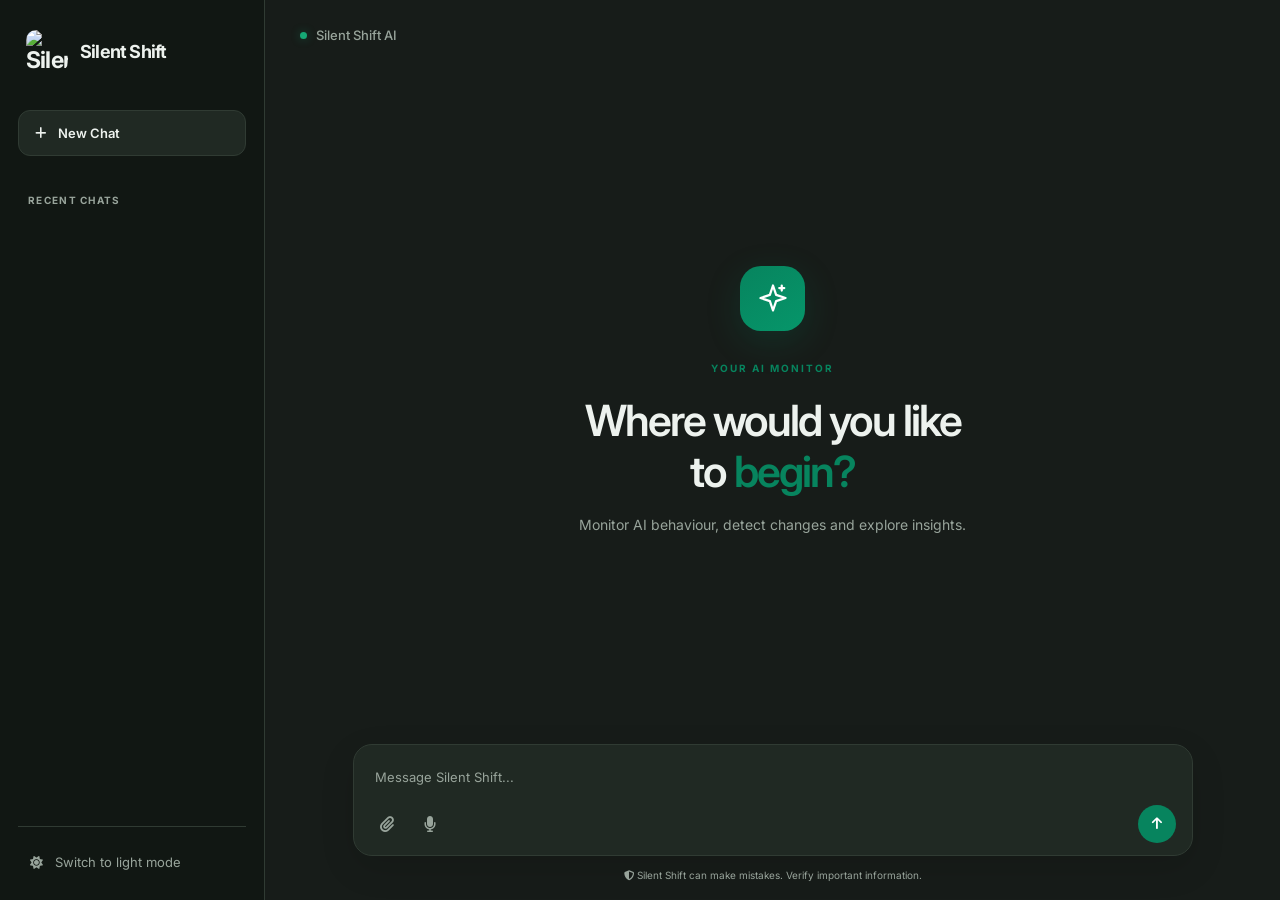
==== Nova/index.html @ faa018fa "Add Silent Shift frontend" ====
<!DOCTYPE html>
<html lang="en">

<head>
  <meta charset="UTF-8">
  <meta name="viewport" content="width=device-width, initial-scale=1.0">
  <meta name="theme-color" content="#151a17">

  <title>Silent Shift - AI Monitor</title>

  <!-- CSS -->
  <link rel="stylesheet" href="style.css">

  <!-- Google Fonts -->
  <link rel="preconnect" href="https://fonts.googleapis.com">
  <link rel="preconnect" href="https://fonts.gstatic.com" crossorigin>

  <link href="https://fonts.googleapis.com/css2?family=Inter:wght@400;500;600;700&display=swap" rel="stylesheet">

  <!-- Font Awesome -->
  <link rel="stylesheet" href="https://cdnjs.cloudflare.com/ajax/libs/font-awesome/6.5.2/css/all.min.css">

</head>

<body>

<div class="app-container">

  <!-- ================================= -->
  <!-- SIDEBAR -->
  <!-- ================================= -->

  <aside class="sidebar" id="sidebar">

    <!-- BRAND LOGO -->

    <div class="brand">

      <img
        src="https://cdn-icons-png.flaticon.com/512/4712/4712109.png"
        alt="Silent Shift Logo"
        class="brand-logo"
      >

      <span>Silent Shift</span>

    </div>


    <!-- NEW CHAT BUTTON -->

    <button class="new-chat" id="newChat">

      <i class="fa-solid fa-plus"></i>

      <span>New Chat</span>

    </button>


    <!-- CHAT HISTORY -->

    <div class="history-section">

      <p class="section-label">RECENT CHATS</p>

      <div id="chatHistory"></div>

    </div>


    <!-- SIDEBAR BOTTOM -->

    <div class="sidebar-bottom">

      <button id="themeToggle">

        <i class="fa-solid fa-moon"></i>

        <span>Switch theme</span>

      </button>

    </div>

  </aside>



  <!-- ================================= -->
  <!-- MAIN CONTENT -->
  <!-- ================================= -->

  <main class="main-content">


    <!-- TOP NAVIGATION -->

    <header class="topbar">

      <button
        class="menu-btn"
        id="menuToggle"
        aria-label="Toggle sidebar"
      >

        <i class="fa-solid fa-bars"></i>

      </button>


      <div class="topbar-brand">

        <span class="status-dot"></span>

        Silent Shift AI

      </div>

    </header>



    <!-- ================================= -->
    <!-- CHAT AREA -->
    <!-- ================================= -->

    <section class="chat-area" id="chatArea">


      <!-- WELCOME SCREEN -->

      <div class="welcome-screen" id="welcomeScreen">


        <!-- CENTRE LOGO -->

        <div class="welcome-logo">

          <svg
            viewBox="0 0 24 24"
            width="30"
            height="30"
            fill="none"
            stroke="white"
            stroke-width="1.8"
            stroke-linecap="round"
            stroke-linejoin="round"
          >

            <path d="M12 2L14.5 9.5 22 12l-7.5 2.5L12 22l-2.5-7.5L2 12l7.5-2.5L12 2Z"/>

            <path d="M19 2v4M17 4h4"/>

          </svg>

        </div>


        <!-- WELCOME TEXT -->

        <span class="welcome-eyebrow">

          YOUR AI MONITOR

        </span>


        <h1>

          Where would you like<br>

          to <span>begin?</span>

        </h1>


        <p>

          Monitor AI behaviour, detect changes and explore insights.

        </p>


      </div>


      <!-- CHAT MESSAGES -->

      <div class="messages" id="messages"></div>


    </section>



    <!-- ================================= -->
    <!-- MESSAGE COMPOSER -->
    <!-- ================================= -->

    <footer class="composer-area">


      <div class="composer" id="composer">


        <!-- ATTACHMENT PREVIEW -->

        <div
          class="attachment-preview"
          id="attachmentPreview"
        ></div>


        <!-- MESSAGE INPUT -->

        <textarea
          id="messageInput"
          placeholder="Message Silent Shift..."
          rows="1"
          aria-label="Message Silent Shift"
        ></textarea>


        <!-- COMPOSER ACTIONS -->

        <div class="composer-actions">


          <!-- LEFT BUTTONS -->

          <div class="left-actions">


            <!-- ATTACHMENT BUTTON -->

            <button
              class="composer-btn"
              id="attachBtn"
              title="Attach files"
              type="button"
            >

              <i class="fa-solid fa-paperclip"></i>

            </button>


            <!-- FILE INPUT -->

            <input
              type="file"
              id="fileInput"
              multiple
              accept="image/*,.pdf,.txt,.doc,.docx,.csv"
              hidden
            >


            <!-- MICROPHONE BUTTON -->

            <button
              class="composer-btn mic-btn"
              id="micBtn"
              title="Voice input"
              type="button"
            >

              <i class="fa-solid fa-microphone"></i>

            </button>


            <!-- VOICE STATUS -->

            <span
              class="voice-status"
              id="voiceStatus"
            ></span>


          </div>


          <!-- SEND BUTTON -->

          <button
            class="send-btn"
            id="sendBtn"
            title="Send message"
            type="button"
          >

            <i class="fa-solid fa-arrow-up"></i>

          </button>


        </div>


      </div>


      <!-- DISCLAIMER -->

      <p class="disclaimer">

        <i class="fa-solid fa-shield-halved"></i>

        Silent Shift can make mistakes. Verify important information.

      </p>


    </footer>


  </main>

</div>


<!-- JAVASCRIPT -->

<script src="script.js"></script>

</body>

</html>
---- Nova/style.css ----
:root {
  --accent: #07845e;
  --accent-hover: #06966a;
  --accent-soft: rgba(7,132,94,.13);

  --bg: #171c19;
  --sidebar: #111713;
  --surface: #202923;
  --surface-hover: #29332c;

  --text: #edf2ee;
  --muted: #98a49b;
  --border: #303b33;

  --shadow: 0 12px 35px rgba(0,0,0,.12);
}
  
body.light {
  --accent: #2563eb;
  --accent-hover: #1d4ed8;
  --accent-soft: rgba(37, 99, 235, .10);

  --bg: #f5f8ff;
  --sidebar: #edf3ff;
  --surface: #ffffff;
  --surface-hover: #e5edff;

  --text: #172554;
  --muted: #64748b;
  --border: #dce6f5;

  --shadow: 0 12px 35px rgba(37, 99, 235, .06);
}



* {
  margin: 0;
  padding: 0;
  box-sizing: border-box;
}

body {
  font-family: 'Inter', sans-serif;
  background: var(--bg);
  color: var(--text);
  transition: background .25s, color .25s;
}

button, textarea {
  font-family: inherit;
}

button {
  cursor: pointer;
}

.app-container {
  height: 100dvh;
  display: flex;
  overflow: hidden;
}

/* SIDEBAR */

.sidebar {
  width: 265px;
  flex-shrink: 0;
  background: var(--sidebar);
  border-right: 1px solid var(--border);
  padding: 27px 18px 18px;
  display: flex;
  flex-direction: column;
  transition: background .25s;
}

.brand {
  display: flex;
  align-items: center;
  gap: 12px;
  padding: 0 8px;
  font-size: 23px;
  font-weight: 700;
  letter-spacing: -.8px;
  margin-bottom: 43px;
}

/*.logo, .welcome-logo {
  display: grid;
  place-items: center;
  color: white;
  background: linear-gradient(145deg, #0b9b70, #056748);
}*/

.logo, .welcome-logo {
  background: linear-gradient(
    145deg,
    var(--accent),
    var(--accent-hover)
  );
}

.logo {
  width: 39px;
  height: 39px;
  border-radius: 13px;
  font-size: 17px;
}

.new-chat {
  width: 100%;
  display: flex;
  align-items: center;
  gap: 12px;
  padding: 14px 16px;
  border-radius: 12px;
  background: var(--surface);
  color: var(--text);
  border: 1px solid var(--border);
  font-size: 13px;
  font-weight: 600;
  transition: .2s;
}

.new-chat:hover {
  border-color: var(--accent);
  background: var(--accent-soft);
}

.history-section {
  flex: 1;
  overflow-y: auto;
  margin-top: 38px;
}

.section-label {
  color: var(--muted);
  font-size: 10px;
  font-weight: 700;
  letter-spacing: 1.3px;
  padding: 0 10px;
  margin-bottom: 15px;
}

.history-item {
  display: flex;
  align-items: center;
  padding: 12px 10px;
  margin-bottom: 3px;
  border-radius: 9px;
  font-size: 12px;
  color: var(--muted);
  cursor: pointer;
  overflow: hidden;
  text-overflow: ellipsis;
  white-space: nowrap;
  transition: .2s;
}

.history-item:hover,
.history-item.active {
  background: var(--surface-hover);
  color: var(--text);
}

.sidebar-bottom {
  padding-top: 15px;
  border-top: 1px solid var(--border);
}

.sidebar-bottom button {
  display: flex;
  align-items: center;
  gap: 12px;
  width: 100%;
  padding: 12px;
  background: transparent;
  border: 0;
  color: var(--muted);
  border-radius: 9px;
  font-size: 13px;
}

.sidebar-bottom button:hover {
  color: var(--text);
  background: var(--surface);
}

/* MAIN */

.main-content {
  flex: 1;
  min-width: 0;
  display: flex;
  flex-direction: column;
  position: relative;
}

.topbar {
  height: 70px;
  flex-shrink: 0;
  padding: 0 35px;
  display: flex;
  align-items: center;
  justify-content: space-between;
}

.topbar-brand {
  display: flex;
  align-items: center;
  gap: 9px;
  font-size: 13px;
  font-weight: 500;
  color: var(--muted);
}

.status-dot {
  width: 7px;
  height: 7px;
  border-radius: 50%;
  background: #16a875;
  box-shadow: 0 0 10px rgba(22,168,117,.4);
}

.menu-btn {
  display: none;
  background: transparent;
  color: var(--text);
  font-size: 18px;
}

/* CHAT AREA */

.chat-area {
  flex: 1;
  min-height: 0;
  overflow-y: auto;
  display: flex;
  flex-direction: column;
  align-items: center;
  padding: 25px 25px;
}

.welcome-screen {
  margin: auto;
  text-align: center;
  max-width: 650px;
  padding: 30px 10px;
  animation: fadeUp .5s ease;
}

.welcome-logo {
  width: 65px;
  height: 65px;
  border-radius: 21px;
  font-size: 26px;
  margin: 0 auto 25px;
  box-shadow: 0 10px 35px rgba(7,132,94,.2);
}

.welcome-eyebrow {
  font-size: 10px;
  font-weight: 700;
  letter-spacing: 2px;
  color: var(--accent);
}

.welcome-screen h1 {
  margin: 19px 0 15px;
  font-size: clamp(30px, 4vw, 43px);
  line-height: 1.2;
  letter-spacing: -2px;
  font-weight: 600;
}


.welcome-screen h1 span {
  color: var(--accent);
}


.welcome-screen p {
  color: var(--muted);
  font-size: 14px;
  line-height: 1.7;
}

/* MESSAGES */

.messages {
  width: 100%;
  max-width: 820px;
}

.message {
  display: flex;
  margin: 19px 0;
  animation: fadeUp .25s ease;
}

.message.user {
  justify-content: flex-end;
}

.message.assistant {
  justify-content: flex-start;
}

.message-bubble {
  max-width: 80%;
  padding: 15px 19px;
  border-radius: 17px;
  font-size: 13px;
  line-height: 1.75;
  overflow-wrap: anywhere;
  white-space: pre-wrap;
}

.message.user .message-bubble {
  background: var(--accent);
  color: white;
  border-bottom-right-radius: 5px;
}

.message.assistant .message-bubble {
  background: var(--surface);
  border: 1px solid var(--border);
  border-bottom-left-radius: 5px;
}

.message-attachments {
  display: flex;
  flex-wrap: wrap;
  gap: 7px;
  margin-top: 9px;
}

.message-attachment {
  padding: 7px 10px;
  border: 1px solid var(--border);
  border-radius: 8px;
  font-size: 11px;
  color: var(--muted);
}

.message-attachment img {
  max-width: 160px;
  max-height: 130px;
  display: block;
  border-radius: 7px;
  margin-bottom: 5px;
}

.typing {
  color: var(--muted);
  font-size: 12px;
  padding: 12px;
}

/* COMPOSER */

.composer-area {
  width: 100%;
  max-width: 900px;
  margin: 0 auto;
  padding: 12px 30px 19px;
  flex-shrink: 0;
}

.composer {
  background: var(--surface);
  border: 1px solid var(--border);
  border-radius: 19px;
  padding: 14px 16px 12px;
  box-shadow: var(--shadow);
  transition: border-color .2s, box-shadow .2s;
}

.composer:focus-within {
  border-color: rgba(7,132,94,.7);
  box-shadow: 0 0 0 3px var(--accent-soft), var(--shadow);
}

.composer textarea {
  width: 100%;
  min-height: 42px;
  max-height: 140px;
  padding: 8px 5px;
  resize: none;
  outline: none;
  border: 0;
  background: transparent;
  color: var(--text);
  font-size: 13px;
  line-height: 1.6;
}

.composer textarea::placeholder {
  color: var(--muted);
}

.composer-actions {
  display: flex;
  align-items: center;
  justify-content: space-between;
}

.left-actions {
  display: flex;
  align-items: center;
  gap: 8px;
}

.composer-btn {
  width: 35px;
  height: 35px;
  display: grid;
  place-items: center;
  border: 0;
  border-radius: 10px;
  background: transparent;
  color: var(--muted);
  font-size: 16px;
  transition: .2s;
}

.composer-btn:hover {
  color: var(--accent);
  background: var(--accent-soft);
}

.mic-btn.recording {
  color: #ffffff;
  background: #c03939;
  animation: pulse 1.3s infinite;
}

.voice-status {
  color: var(--accent);
  font-size: 11px;
}

.send-btn {
  width: 38px;
  height: 38px;
  display: grid;
  place-items: center;
  border: 0;
  border-radius: 50%;
  color: white;
  background: var(--accent);
  transition: .2s;
}

.send-btn:hover {
  background: var(--accent-hover);
  transform: translateY(-2px);
}

/* ATTACHMENTS */

.attachment-preview {
  display: flex;
  flex-wrap: wrap;
  gap: 8px;
  padding-bottom: 8px;
}

.attachment-preview:empty {
  display: none;
}

.attachment-chip {
  display: flex;
  align-items: center;
  gap: 8px;
  padding: 8px 10px;
  background: var(--bg);
  border: 1px solid var(--border);
  border-radius: 9px;
  max-width: 220px;
  font-size: 11px;
  color: var(--text);
}

.attachment-chip span {
  overflow: hidden;
  text-overflow: ellipsis;
  white-space: nowrap;
}

.attachment-chip button {
  background: transparent;
  color: var(--muted);
  border: 0;
}

.attachment-chip button:hover {
  color: #e05252;
}

.disclaimer {
  text-align: center;
  color: var(--muted);
  font-size: 10px;
  margin-top: 13px;
}

/* ANIMATIONS */

@keyframes fadeUp {
  from {
    opacity: 0;
    transform: translateY(9px);
  }
  to {
    opacity: 1;
    transform: translateY(0);
  }
}

@keyframes pulse {
  50% {
    box-shadow: 0 0 0 6px rgba(192,57,57,.16);
  }
}

/* MOBILE */

@media(max-width: 700px) {
  .sidebar {
    position: fixed;
    z-index: 20;
    top: 0;
    bottom: 0;
    left: -280px;
    transition: left .25s;
  }

  .sidebar.open {
    left: 0;
  }

  .menu-btn {
    display: block;
  }

  .topbar {
    height: 60px;
    padding: 0 18px;
  }

  .chat-area {
    padding: 15px 13px;
  }

  .composer-area {
    padding: 10px 12px 14px;
  }

  .welcome-screen h1 {
    font-size: 31px;
  }

  .message-bubble {
    max-width: 90%;
  }
}

/* ===== FINAL SIDEBAR LOGO FIX ===== */

.sidebar {
  width: 265px;
  min-width: 265px;
  max-width: 265px;
  overflow: hidden;
  flex-shrink: 0;
}

.sidebar .brand {
  width: 100%;
  height: 48px;
  min-height: 48px;
  display: flex;
  flex-direction: row;
  align-items: center;
  justify-content: flex-start;
  gap: 12px;
  padding: 0 8px;
  margin: 0 0 35px 0;
  overflow: hidden;
}

.sidebar .brand img.brand-logo {
  display: block !important;
  width: 42px !important;
  height: 42px !important;
  min-width: 42px !important;
  max-width: 42px !important;
  min-height: 42px !important;
  max-height: 42px !important;
  flex: 0 0 42px !important;
  object-fit: contain !important;
  border-radius: 10px;
}

.sidebar .brand span {
  display: block;
  font-size: 18px;
  font-weight: 700;
  white-space: nowrap;
  color: var(--text);
  flex: 1;
  min-width: 0;
}

/* Keep New Chat directly below branding */

.sidebar .new-chat {
  flex-shrink: 0;
  width: 100%;
  margin-top: 0;
}

/* Keep welcome screen centred */

.welcome-screen {
  width: 100%;
  max-width: 650px;
  margin: auto;
  text-align: center;
}

/* Keep the centre logo properly sized */

.welcome-logo {
  width: 65px;
  height: 65px;
  min-width: 65px;
  margin: 0 auto 25px;
  display: flex;
  align-items: center;
  justify-content: center;
  flex-shrink: 0;
}


/* =================================
   CHAT THREE-DOT MENU
================================= */

.history-item {
    display: flex;
    align-items: center;
    justify-content: space-between;
    gap: 8px;
    position: relative;
    overflow: visible;
}

.history-title {
    flex: 1;
    min-width: 0;
    overflow: hidden;
    white-space: nowrap;
    text-overflow: ellipsis;
}

.history-menu-wrapper {
    position: relative;
    flex-shrink: 0;
}

.history-menu-btn {
    width: 30px;
    height: 30px;
    border: none;
    border-radius: 7px;
    background: transparent;
    color: var(--muted);
    font-size: 23px;
    line-height: 1;
    cursor: pointer;
    display: flex;
    align-items: center;
    justify-content: center;
    opacity: 0;
    transition: 0.2s ease;
}

.history-item:hover .history-menu-btn,
.history-item.active .history-menu-btn,
.history-menu-btn:focus-visible {
    opacity: 1;
}

.history-menu-btn:hover {
    background: var(--surface-hover);
    color: var(--text);
}

.history-dropdown {
    display: none;
    position: absolute;
    right: 0;
    top: 34px;
    width: 155px;
    padding: 5px;
    background: var(--surface);
    border: 1px solid var(--border);
    border-radius: 9px;
    box-shadow: 0 8px 25px rgba(0, 0, 0, 0.25);
    z-index: 1000;
}

.history-dropdown.show {
    display: block;
}

.dropdown-option {
    width: 100%;
    display: flex;
    align-items: center;
    gap: 9px;
    padding: 10px;
    border: none;
    border-radius: 6px;
    background: transparent;
    color: var(--text);
    font-size: 13px;
    text-align: left;
    cursor: pointer;
}

.dropdown-option:hover {
    background: var(--surface-hover);
}

.delete-option:hover {
    color: #ef4444;
    background: rgba(239, 68, 68, 0.10);
}

@media (hover: none) {
    .history-menu-btn {
        opacity: 1;
    }
}
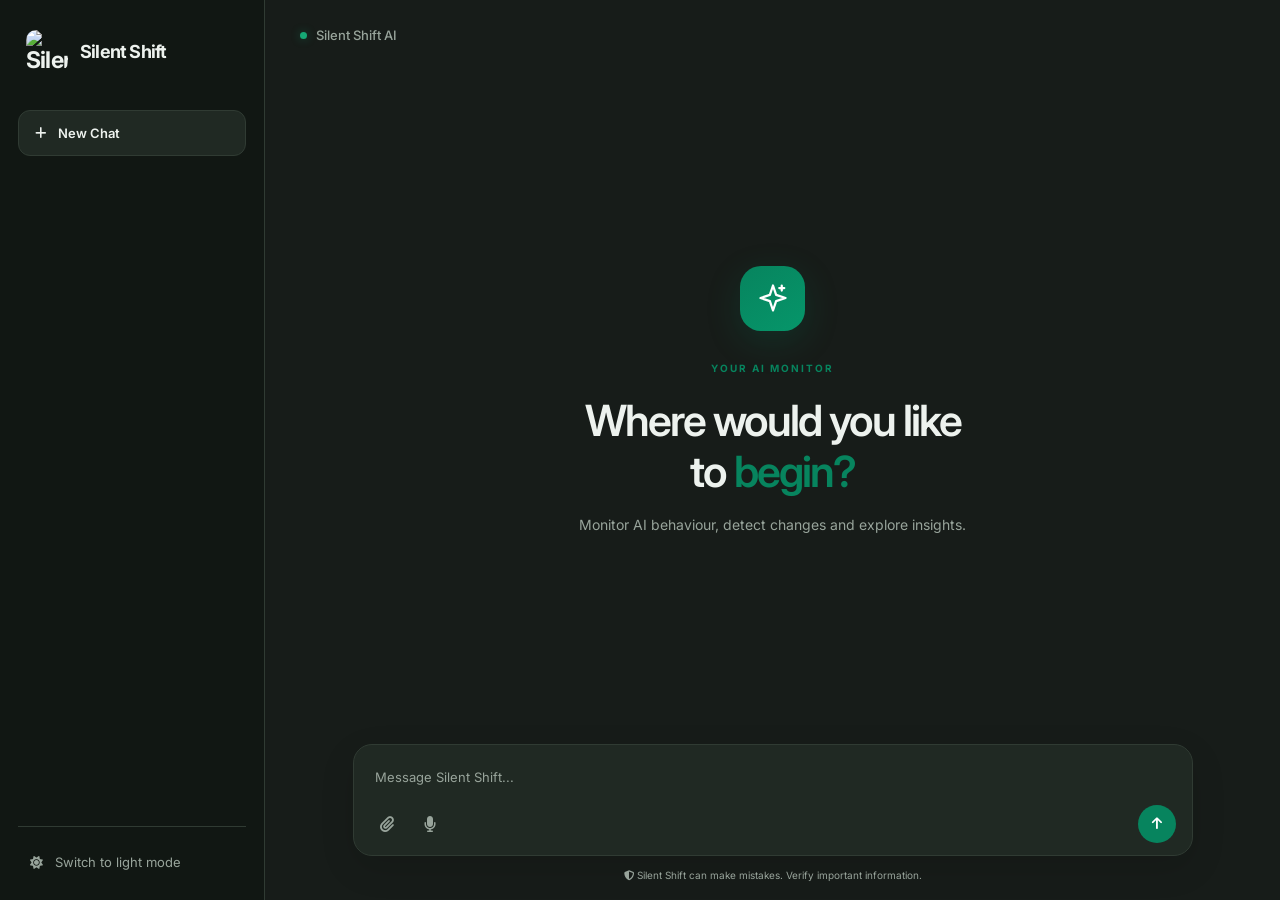
==== commit 5101b52f: "Refine sidebar chat spacing" ====
--- a/Nova/index.html
+++ b/Nova/index.html
@@ -63,7 +63,8 @@
 
     <div class="history-section">
 
-      <p class="section-label">RECENT CHATS</p>
+      
+
 
       <div id="chatHistory"></div>
 
--- a/Nova/style.css
+++ b/Nova/style.css
@@ -134,20 +134,23 @@
   margin-top: 38px;
 }
 
+
 .section-label {
-  color: var(--muted);
-  font-size: 10px;
-  font-weight: 700;
-  letter-spacing: 1.3px;
-  padding: 0 10px;
-  margin-bottom: 15px;
-}
+    color: var(--text);
+    font-size: 13px;
+    font-weight: 500;
+    letter-spacing: 0;
+    padding: 0 10px;
+    margin-bottom: 15px;
+    text-transform: capitalize;
+}
+
 
 .history-item {
   display: flex;
   align-items: center;
-  padding: 12px 10px;
-  margin-bottom: 3px;
+  padding: 7px 10px;
+  margin-bottom: 8px;
   border-radius: 9px;
   font-size: 12px;
   color: var(--muted);
@@ -747,3 +750,43 @@
         opacity: 1;
     }
 }
+/* COLLAPSIBLE CHAT HISTORY */
+
+.group-toggle {
+    width: 100%;
+    display: flex;
+    align-items: center;
+    justify-content: space-between;
+    background: transparent;
+    border: none;
+    cursor: pointer;
+    text-align: left;
+    font-family: inherit;
+}
+
+.group-arrow {
+    font-size: 11px;
+    color: var(--muted);
+    display: flex;
+    align-items: center;
+    justify-content: center;
+    transition: transform 0.2s ease;
+}
+
+.group-arrow.rotated {
+    transform: rotate(-90deg);
+}
+
+.history-group-content {
+    display: block;
+}
+
+.history-group-content.collapsed {
+    display: none;
+}
+/* FORCE TITLE CASE FOR CHAT GROUP HEADINGS */
+
+.group-toggle span:first-child {
+    text-transform: capitalize !important;
+    font-variant: normal;
+}
